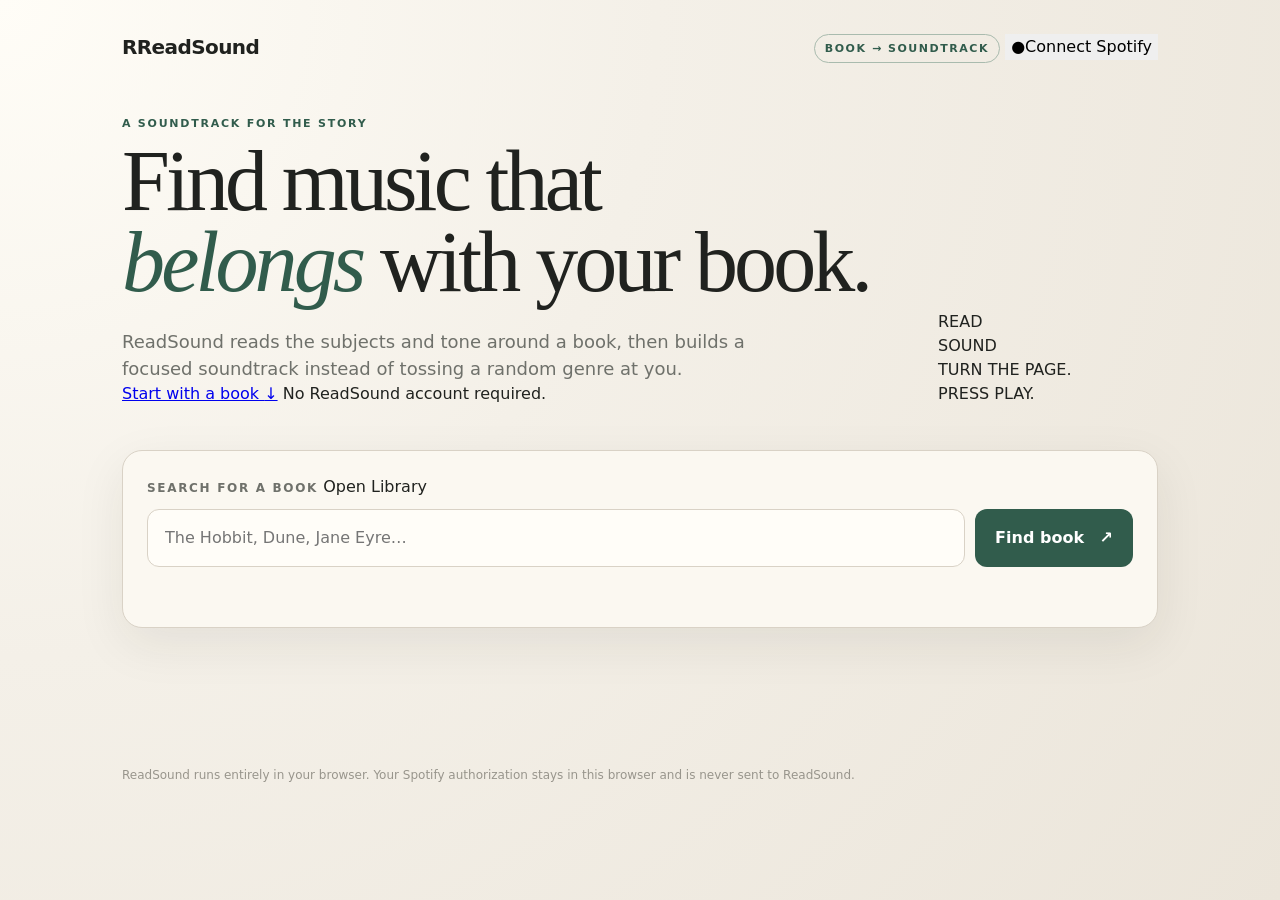
==== index.html @ a2e4c705 "Redesign ReadSound interface and add Spotify controls" ====
<!doctype html>
<html lang="en">
<head>
  <meta charset="utf-8">
  <meta name="viewport" content="width=device-width, initial-scale=1">
  <meta name="description" content="ReadSound creates a reading soundtrack from a book's themes and sends it to Spotify.">
  <meta name="theme-color" content="#173b2f">
  <title>ReadSound — Your book. Your soundtrack.</title>
  <link rel="stylesheet" href="./styles.css">
</head>
<body>
  <div class="grain" aria-hidden="true"></div>
  <main class="shell">
    <header class="topbar">
      <a class="brand" href="./" aria-label="ReadSound home"><span class="brand-mark">R</span>ReadSound</a>
      <div class="top-actions">
        <span class="badge">BOOK → SOUNDTRACK</span>
        <button id="spotify-auth" class="spotify-connect" type="button">
          <span class="spotify-dot">●</span><span id="spotify-auth-label">Connect Spotify</span>
        </button>
      </div>
    </header>

    <section class="hero">
      <div class="hero-copy">
        <p class="eyebrow">A soundtrack for the story</p>
        <h1>Find music that<br><em>belongs</em> with your book.</h1>
        <p class="lede">ReadSound reads the subjects and tone around a book, then builds a focused soundtrack instead of tossing a random genre at you.</p>
        <div class="hero-actions">
          <a class="text-link" href="#search">Start with a book <span>↓</span></a>
          <span class="hero-micro">No ReadSound account required.</span>
        </div>
      </div>
      <div class="book-hero" aria-label="Decorative book illustration" role="img">
        <div class="book-spine"></div>
        <div class="book-cover">
          <div class="book-cover-line small"></div>
          <div class="book-cover-title">READ<br>SOUND</div>
          <div class="book-cover-line"></div>
          <div class="book-cover-meta">TURN THE PAGE.<br>PRESS PLAY.</div>
        </div>
      </div>
    </section>

    <section id="search" class="search-card">
      <form id="search-form" autocomplete="off">
        <div class="search-label-row">
          <label for="book-search">Search for a book</label>
          <span>Open Library</span>
        </div>
        <div class="search-row">
          <input id="book-search" name="q" type="search" placeholder="The Hobbit, Dune, Jane Eyre…" required>
          <button type="submit">Find book <span>↗</span></button>
        </div>
      </form>
      <div id="status" class="status" aria-live="polite"></div>
    </section>

    <section id="results" class="results" hidden>
      <div class="section-head">
        <div>
          <p class="eyebrow">Choose your edition</p>
          <h2>Books</h2>
        </div>
        <span id="result-count" class="muted"></span>
      </div>
      <div id="book-grid" class="book-grid"></div>
    </section>

    <section id="soundtrack" class="soundtrack" hidden>
      <div class="section-head soundtrack-head">
        <div>
          <p class="eyebrow">Your reading soundtrack</p>
          <h2 id="selected-title">—</h2>
          <p id="selected-meta" class="muted"></p>
        </div>
        <div class="soundtrack-actions">
          <button id="rebuild" class="ghost" type="button">Rebuild ↻</button>
          <button id="spotify-export" class="spotify-export" type="button" disabled>
            <span class="spotify-dot">●</span> Create Spotify playlist
          </button>
        </div>
      </div>

      <div class="export-status" id="export-status" aria-live="polite"></div>
      <div class="mood-strip" id="mood-strip"></div>

      <div class="player">
        <div class="now-art" id="now-art">♪</div>
        <div class="now-info">
          <span class="now-label">NOW PREVIEWING</span>
          <strong id="now-track">Choose a track</strong>
          <span id="now-artist">30-second sample</span>
        </div>
        <div class="player-controls">
          <button id="prev" class="icon-btn" aria-label="Previous track">‹</button>
          <button id="play" class="play-btn" aria-label="Play preview">▶</button>
          <button id="next" class="icon-btn" aria-label="Next track">›</button>
        </div>
      </div>

      <div class="track-heading"><span>Track</span><span>Why it fits</span><span></span></div>
      <div id="tracks" class="tracks"></div>
      <audio id="audio" preload="none"></audio>
      <div id="playlist-result" class="playlist-result" hidden></div>
      <p class="attribution">Book data and covers: Open Library. Music discovery and previews: iTunes Search. Spotify links and playlist export use the Spotify Web API.</p>
    </section>
  </main>

  <footer class="footer">ReadSound runs entirely in your browser. Your Spotify authorization stays in this browser and is never sent to ReadSound.</footer>

  <dialog id="spotify-modal" class="modal">
    <form method="dialog" id="spotify-form" class="modal-card">
      <button class="modal-close" value="cancel" aria-label="Close">×</button>
      <p class="eyebrow">Connect your music</p>
      <h2>Send your soundtrack to Spotify.</h2>
      <p class="modal-copy">ReadSound uses Spotify's browser-safe PKCE login. You only need your Spotify <strong>Client ID</strong>; never paste your Client Secret here.</p>
      <label for="spotify-client-id">Spotify Client ID</label>
      <input id="spotify-client-id" type="text" autocomplete="off" spellcheck="false" placeholder="32-character Client ID">
      <div class="redirect-box">
        <span>Redirect URI</span>
        <code id="redirect-uri">—</code>
      </div>
      <p class="modal-help">Add that exact URI to your Spotify app's Redirect URIs, then connect.</p>
      <div class="modal-buttons">
        <button class="ghost" value="cancel">Cancel</button>
        <button class="spotify-export" id="spotify-save" value="default" type="submit">Connect Spotify</button>
      </div>
    </form>
  </dialog>

  <dialog id="spotify-settings" class="modal">
    <form method="dialog" class="modal-card">
      <button class="modal-close" value="cancel" aria-label="Close">×</button>
      <p class="eyebrow">Spotify connection</p>
      <h2 id="spotify-user-heading">Spotify connected.</h2>
      <p class="modal-copy">Your connection is stored only in this browser. Disconnect here to remove the local token and Client ID.</p>
      <div class="modal-buttons">
        <button class="ghost" value="cancel">Keep connected</button>
        <button class="danger" id="spotify-disconnect" value="default" type="submit">Disconnect</button>
      </div>
    </form>
  </dialog>

  <script src="./app.js" defer></script>
</body>
</html>
---- styles.css ----
:root{
  --bg:#f4f0e8;--paper:#fbf8f1;--ink:#20221f;--muted:#6f716b;--line:#d9d2c6;--accent:#315c4c;--accent-2:#b97842;--shadow:0 16px 50px rgba(33,35,31,.08)
}
*{box-sizing:border-box}html{scroll-behavior:smooth}body{margin:0;background:radial-gradient(circle at top left,#fffdf7 0,#f4f0e8 42%,#ebe5da 100%);color:var(--ink);font:16px/1.5 Inter,ui-sans-serif,system-ui,-apple-system,BlinkMacSystemFont,"Segoe UI",sans-serif;min-height:100vh}.shell{max-width:1080px;margin:auto;padding:24px 22px 80px}.topbar{display:flex;justify-content:space-between;align-items:center;padding:8px 0 54px}.brand{font-size:20px;font-weight:800;letter-spacing:-.03em;color:var(--ink);text-decoration:none}.badge{font-size:11px;font-weight:800;letter-spacing:.14em;color:var(--accent);border:1px solid #a9bbae;border-radius:999px;padding:7px 10px}.hero{display:grid;grid-template-columns:1fr 220px;gap:42px;align-items:end;margin-bottom:44px}.eyebrow{margin:0 0 8px;text-transform:uppercase;font-size:11px;letter-spacing:.16em;font-weight:800;color:var(--accent)}h1,h2{font-family:Georgia,serif;letter-spacing:-.045em;margin:0}h1{font-size:clamp(48px,7vw,86px);line-height:.95;font-weight:500}h1 em{color:var(--accent);font-style:italic}.lede{max-width:670px;font-size:18px;color:var(--muted);margin:24px 0 0}.hero-note{display:flex;flex-direction:column;gap:9px;padding-bottom:4px;font-size:10px;letter-spacing:.14em;font-weight:800;color:#88877e}.search-card{background:var(--paper);border:1px solid var(--line);box-shadow:var(--shadow);padding:24px;border-radius:20px;margin-bottom:58px}.search-card label{font-size:12px;text-transform:uppercase;letter-spacing:.14em;font-weight:800;color:var(--muted)}.search-row{display:flex;gap:10px;margin-top:10px}.search-row input{min-width:0;flex:1;border:1px solid var(--line);background:#fffdf8;border-radius:12px;padding:16px 17px;font:inherit;color:var(--ink);outline:none}.search-row input:focus{border-color:#9db0a6;box-shadow:0 0 0 4px rgba(49,92,76,.08)}button{font:inherit;border:0;cursor:pointer}.search-row button{background:var(--accent);color:#fff;border-radius:12px;padding:0 20px;font-weight:800}.search-row button span{margin-left:10px}.status{min-height:24px;margin-top:12px;color:var(--muted);font-size:14px}.status.error{color:#9b4b32}.section-head{display:flex;justify-content:space-between;align-items:end;gap:20px;margin-bottom:20px}.section-head h2{font-size:38px}.muted{color:var(--muted)}.book-grid{display:grid;grid-template-columns:repeat(4,1fr);gap:16px}.book{background:var(--paper);border:1px solid var(--line);border-radius:16px;overflow:hidden;transition:transform .2s,box-shadow .2s,border-color .2s}.book:hover{transform:translateY(-3px);box-shadow:var(--shadow)}.book button{display:block;width:100%;text-align:left;background:none;color:inherit;padding:0}.cover{aspect-ratio:2/3;background:#ded8ca;display:grid;place-items:center;overflow:hidden}.cover img{width:100%;height:100%;object-fit:cover}.cover-fallback{font:600 26px Georgia,serif;color:#6e6b62;text-align:center;padding:20px}.book-info{padding:14px}.book-title{font-weight:800;line-height:1.2}.book-author{font-size:13px;color:var(--muted);margin-top:5px;min-height:20px}.book-year{font-size:11px;color:#89877f;margin-top:10px;text-transform:uppercase;letter-spacing:.1em}.soundtrack{margin-top:70px;padding-top:15px}.ghost{background:transparent;border:1px solid var(--line);padding:10px 13px;border-radius:10px;color:var(--ink);font-weight:700}.mood-strip{display:flex;gap:8px;flex-wrap:wrap;margin:16px 0 20px}.mood{font-size:12px;font-weight:700;background:#e7eee9;color:var(--accent);padding:7px 10px;border-radius:999px}.player{display:grid;grid-template-columns:62px 1fr auto;gap:16px;align-items:center;background:#22251f;color:#fff;border-radius:18px;padding:14px 16px;margin-bottom:18px;box-shadow:var(--shadow)}.now-art{width:62px;height:62px;border-radius:12px;background:#3d5248;display:grid;place-items:center;font-size:26px}.now-info{display:flex;min-width:0;flex-direction:column}.now-label{font-size:9px;letter-spacing:.15em;color:#aeb7b1;font-weight:800}.now-info strong{font-size:16px;white-space:nowrap;overflow:hidden;text-overflow:ellipsis}.now-info span:last-child{color:#aeb7b1;font-size:13px}.player-controls{display:flex;gap:8px;align-items:center}.icon-btn,.play-btn{color:#fff;background:#39413b;width:40px;height:40px;border-radius:50%}.play-btn{background:#f4f0e8;color:#1f241f;font-weight:900}.tracks{border-top:1px solid var(--line)}.track{display:grid;grid-template-columns:42px 1fr auto;gap:14px;align-items:center;padding:13px 4px;border-bottom:1px solid var(--line)}.track.playing{background:rgba(49,92,76,.055)}.track-num{font-size:12px;color:#9a988f;text-align:center}.track-copy{min-width:0}.track-title{font-weight:750;white-space:nowrap;overflow:hidden;text-overflow:ellipsis}.track-artist{color:var(--muted);font-size:13px}.track-score{font-size:11px;color:#8b897f}.track-play{border:1px solid var(--line);background:var(--paper);padding:7px 10px;border-radius:9px;font-weight:700}.attribution{font-size:11px;color:#88877e;margin-top:18px}.footer{max-width:1080px;margin:0 auto;padding:0 22px 35px;color:#98958c;font-size:12px}@media(max-width:820px){.hero{grid-template-columns:1fr}.hero-note{display:none}.book-grid{grid-template-columns:repeat(2,1fr)}}@media(max-width:560px){.shell{padding:18px 15px 60px}.topbar{padding-bottom:38px}.search-row{flex-direction:column}.search-row button{padding:14px}.section-head{align-items:flex-start;flex-direction:column}.player{grid-template-columns:52px 1fr}.now-art{width:52px;height:52px}.player-controls{grid-column:2;justify-content:flex-start}.book-grid{gap:11px}h1{font-size:52px}}
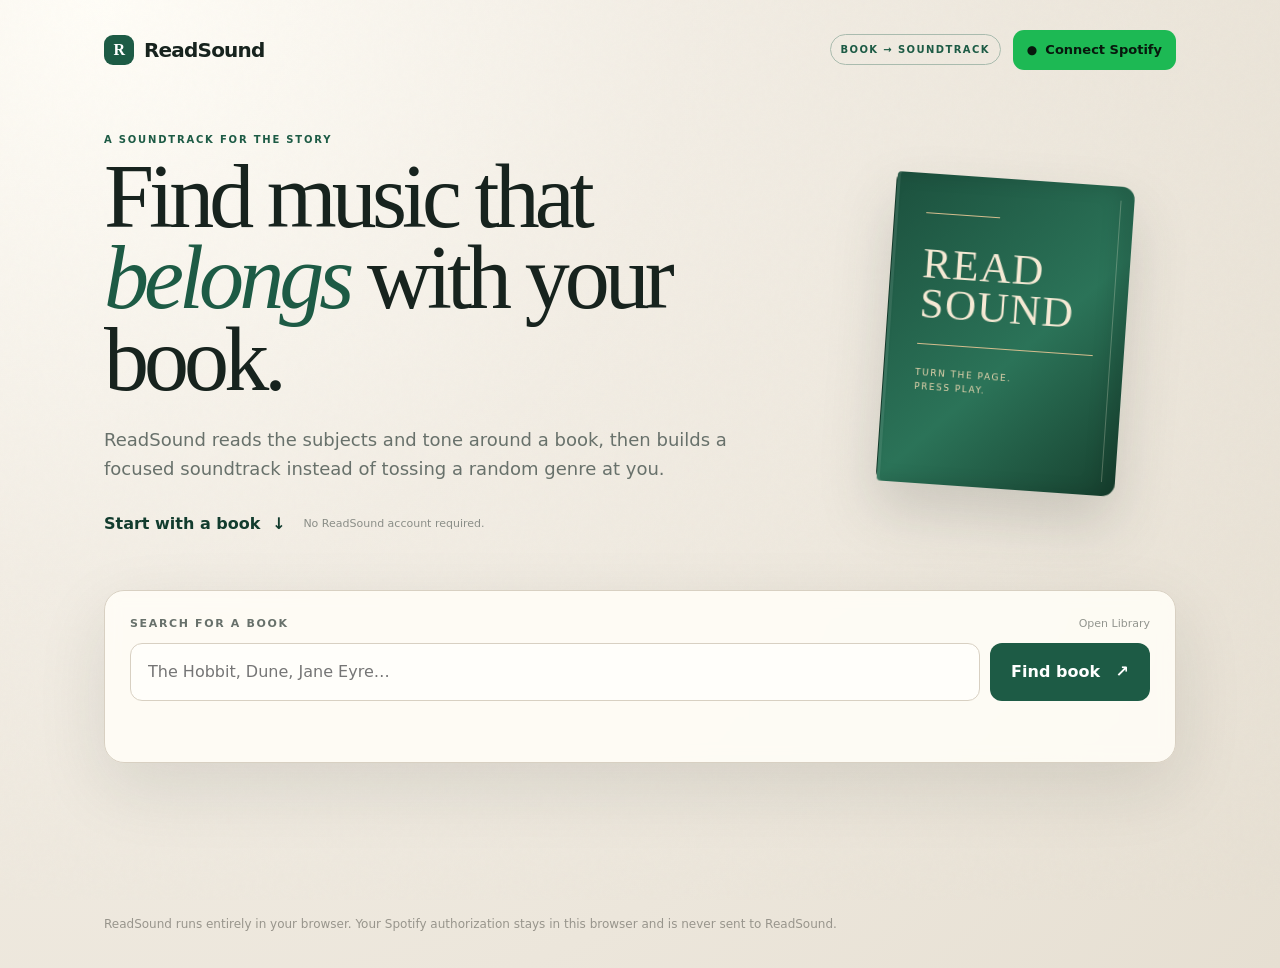
==== commit 7ac26720: "Fix Spotify export DOM race and refresh frontend cache" ====
--- a/index.html
+++ b/index.html
@@ -6,7 +6,7 @@
   <meta name="description" content="ReadSound creates a reading soundtrack from a book's themes and sends it to Spotify.">
   <meta name="theme-color" content="#173b2f">
   <title>ReadSound — Your book. Your soundtrack.</title>
-  <link rel="stylesheet" href="./styles.css">
+  <link rel="stylesheet" href="./styles.css?v=20260905b">
 </head>
 <body>
   <div class="grain" aria-hidden="true"></div>
@@ -142,6 +142,21 @@
     </form>
   </dialog>
 
-  <script src="./app.js" defer></script>
+  <script>
+    // Compatibility guard for older cached HTML deployments: app.js expects this element.
+    if (!document.getElementById('spotify-export')) {
+      const actions = document.querySelector('.soundtrack-actions');
+      if (actions) {
+        const button = document.createElement('button');
+        button.id = 'spotify-export';
+        button.className = 'spotify-export';
+        button.type = 'button';
+        button.disabled = true;
+        button.innerHTML = '<span class="spotify-dot">●</span> Create Spotify playlist';
+        actions.appendChild(button);
+      }
+    }
+  </script>
+  <script src="./app.js?v=20260905b" defer></script>
 </body>
 </html>
--- a/styles.css
+++ b/styles.css
@@ -1,4 +1 @@
-:root{
-  --bg:#f4f0e8;--paper:#fbf8f1;--ink:#20221f;--muted:#6f716b;--line:#d9d2c6;--accent:#315c4c;--accent-2:#b97842;--shadow:0 16px 50px rgba(33,35,31,.08)
-}
-*{box-sizing:border-box}html{scroll-behavior:smooth}body{margin:0;background:radial-gradient(circle at top left,#fffdf7 0,#f4f0e8 42%,#ebe5da 100%);color:var(--ink);font:16px/1.5 Inter,ui-sans-serif,system-ui,-apple-system,BlinkMacSystemFont,"Segoe UI",sans-serif;min-height:100vh}.shell{max-width:1080px;margin:auto;padding:24px 22px 80px}.topbar{display:flex;justify-content:space-between;align-items:center;padding:8px 0 54px}.brand{font-size:20px;font-weight:800;letter-spacing:-.03em;color:var(--ink);text-decoration:none}.badge{font-size:11px;font-weight:800;letter-spacing:.14em;color:var(--accent);border:1px solid #a9bbae;border-radius:999px;padding:7px 10px}.hero{display:grid;grid-template-columns:1fr 220px;gap:42px;align-items:end;margin-bottom:44px}.eyebrow{margin:0 0 8px;text-transform:uppercase;font-size:11px;letter-spacing:.16em;font-weight:800;color:var(--accent)}h1,h2{font-family:Georgia,serif;letter-spacing:-.045em;margin:0}h1{font-size:clamp(48px,7vw,86px);line-height:.95;font-weight:500}h1 em{color:var(--accent);font-style:italic}.lede{max-width:670px;font-size:18px;color:var(--muted);margin:24px 0 0}.hero-note{display:flex;flex-direction:column;gap:9px;padding-bottom:4px;font-size:10px;letter-spacing:.14em;font-weight:800;color:#88877e}.search-card{background:var(--paper);border:1px solid var(--line);box-shadow:var(--shadow);padding:24px;border-radius:20px;margin-bottom:58px}.search-card label{font-size:12px;text-transform:uppercase;letter-spacing:.14em;font-weight:800;color:var(--muted)}.search-row{display:flex;gap:10px;margin-top:10px}.search-row input{min-width:0;flex:1;border:1px solid var(--line);background:#fffdf8;border-radius:12px;padding:16px 17px;font:inherit;color:var(--ink);outline:none}.search-row input:focus{border-color:#9db0a6;box-shadow:0 0 0 4px rgba(49,92,76,.08)}button{font:inherit;border:0;cursor:pointer}.search-row button{background:var(--accent);color:#fff;border-radius:12px;padding:0 20px;font-weight:800}.search-row button span{margin-left:10px}.status{min-height:24px;margin-top:12px;color:var(--muted);font-size:14px}.status.error{color:#9b4b32}.section-head{display:flex;justify-content:space-between;align-items:end;gap:20px;margin-bottom:20px}.section-head h2{font-size:38px}.muted{color:var(--muted)}.book-grid{display:grid;grid-template-columns:repeat(4,1fr);gap:16px}.book{background:var(--paper);border:1px solid var(--line);border-radius:16px;overflow:hidden;transition:transform .2s,box-shadow .2s,border-color .2s}.book:hover{transform:translateY(-3px);box-shadow:var(--shadow)}.book button{display:block;width:100%;text-align:left;background:none;color:inherit;padding:0}.cover{aspect-ratio:2/3;background:#ded8ca;display:grid;place-items:center;overflow:hidden}.cover img{width:100%;height:100%;object-fit:cover}.cover-fallback{font:600 26px Georgia,serif;color:#6e6b62;text-align:center;padding:20px}.book-info{padding:14px}.book-title{font-weight:800;line-height:1.2}.book-author{font-size:13px;color:var(--muted);margin-top:5px;min-height:20px}.book-year{font-size:11px;color:#89877f;margin-top:10px;text-transform:uppercase;letter-spacing:.1em}.soundtrack{margin-top:70px;padding-top:15px}.ghost{background:transparent;border:1px solid var(--line);padding:10px 13px;border-radius:10px;color:var(--ink);font-weight:700}.mood-strip{display:flex;gap:8px;flex-wrap:wrap;margin:16px 0 20px}.mood{font-size:12px;font-weight:700;background:#e7eee9;color:var(--accent);padding:7px 10px;border-radius:999px}.player{display:grid;grid-template-columns:62px 1fr auto;gap:16px;align-items:center;background:#22251f;color:#fff;border-radius:18px;padding:14px 16px;margin-bottom:18px;box-shadow:var(--shadow)}.now-art{width:62px;height:62px;border-radius:12px;background:#3d5248;display:grid;place-items:center;font-size:26px}.now-info{display:flex;min-width:0;flex-direction:column}.now-label{font-size:9px;letter-spacing:.15em;color:#aeb7b1;font-weight:800}.now-info strong{font-size:16px;white-space:nowrap;overflow:hidden;text-overflow:ellipsis}.now-info span:last-child{color:#aeb7b1;font-size:13px}.player-controls{display:flex;gap:8px;align-items:center}.icon-btn,.play-btn{color:#fff;background:#39413b;width:40px;height:40px;border-radius:50%}.play-btn{background:#f4f0e8;color:#1f241f;font-weight:900}.tracks{border-top:1px solid var(--line)}.track{display:grid;grid-template-columns:42px 1fr auto;gap:14px;align-items:center;padding:13px 4px;border-bottom:1px solid var(--line)}.track.playing{background:rgba(49,92,76,.055)}.track-num{font-size:12px;color:#9a988f;text-align:center}.track-copy{min-width:0}.track-title{font-weight:750;white-space:nowrap;overflow:hidden;text-overflow:ellipsis}.track-artist{color:var(--muted);font-size:13px}.track-score{font-size:11px;color:#8b897f}.track-play{border:1px solid var(--line);background:var(--paper);padding:7px 10px;border-radius:9px;font-weight:700}.attribution{font-size:11px;color:#88877e;margin-top:18px}.footer{max-width:1080px;margin:0 auto;padding:0 22px 35px;color:#98958c;font-size:12px}@media(max-width:820px){.hero{grid-template-columns:1fr}.hero-note{display:none}.book-grid{grid-template-columns:repeat(2,1fr)}}@media(max-width:560px){.shell{padding:18px 15px 60px}.topbar{padding-bottom:38px}.search-row{flex-direction:column}.search-row button{padding:14px}.section-head{align-items:flex-start;flex-direction:column}.player{grid-template-columns:52px 1fr}.now-art{width:52px;height:52px}.player-controls{grid-column:2;justify-content:flex-start}.book-grid{gap:11px}h1{font-size:52px}}
+:root{--bg:#eee9df;--paper:#fffdf7;--paper-2:#f6f0e5;--ink:#17231e;--muted:#68716b;--line:#d8d0c2;--accent:#1d5b45;--accent-dark:#123c2e;--gold:#b88249;--shadow:0 24px 70px rgba(24,35,30,.11)}*{box-sizing:border-box}html{scroll-behavior:smooth}body{margin:0;background:radial-gradient(circle at 8% 0,#fffdf7 0,#f2ede4 38%,#e6dfd2 100%);color:var(--ink);font:16px/1.5 Inter,ui-sans-serif,system-ui,-apple-system,BlinkMacSystemFont,"Segoe UI",sans-serif;min-height:100vh}.grain{position:fixed;inset:0;pointer-events:none;opacity:.035;background-image:url("data:image/svg+xml,%3Csvg viewBox='0 0 180 180' xmlns='http://www.w3.org/2000/svg'%3E%3Cfilter id='n'%3E%3CfeTurbulence type='fractalNoise' baseFrequency='.85' numOctaves='3' stitchTiles='stitch'/%3E%3C/filter%3E%3Crect width='100%25' height='100%25' filter='url(%23n)' opacity='.55'/%3E%3C/svg%3E")}.shell{max-width:1120px;margin:auto;padding:26px 24px 90px;position:relative}.topbar{display:flex;justify-content:space-between;align-items:center;padding:4px 0 58px}.brand{display:flex;align-items:center;gap:10px;font-size:20px;font-weight:850;letter-spacing:-.04em;color:var(--ink);text-decoration:none}.brand-mark{display:grid;place-items:center;width:30px;height:30px;border-radius:9px;background:var(--accent);color:#fff;font:700 16px Georgia,serif}.top-actions{display:flex;align-items:center;gap:12px}.badge{font-size:10px;font-weight:850;letter-spacing:.14em;color:var(--accent);border:1px solid #a9bbae;border-radius:999px;padding:7px 10px}.spotify-connect,.spotify-export{display:inline-flex;align-items:center;justify-content:center;gap:8px;border:0;border-radius:11px;background:#1db954;color:#08180d;padding:10px 14px;font-weight:850;cursor:pointer}.spotify-connect{font-size:13px}.spotify-dot{font-size:12px}.spotify-connect.connected{background:#dcefe3;color:#1d5b45}.hero{display:grid;grid-template-columns:minmax(0,1fr) 340px;gap:55px;align-items:center;margin:4px 0 54px}.eyebrow{margin:0 0 9px;text-transform:uppercase;font-size:10px;letter-spacing:.18em;font-weight:850;color:var(--accent)}h1,h2{font-family:Georgia,serif;letter-spacing:-.055em;margin:0}h1{font-size:clamp(50px,7.2vw,90px);line-height:.91;font-weight:500}h1 em{color:var(--accent);font-style:italic}.lede{max-width:670px;font-size:18px;line-height:1.6;color:var(--muted);margin:25px 0 0}.hero-actions{display:flex;align-items:center;gap:18px;margin-top:28px}.text-link{color:var(--accent-dark);font-weight:850;text-decoration:none}.text-link span{display:inline-block;margin-left:6px}.hero-micro{font-size:11px;color:#8a8d87}.book-hero{height:350px;position:relative;display:flex;align-items:center;justify-content:center;transform:rotate(4deg);filter:drop-shadow(0 28px 28px rgba(28,38,31,.16))}.book-cover{position:relative;width:238px;height:310px;border-radius:4px 13px 13px 4px;background:linear-gradient(135deg,#1c513e,#2b7358 56%,#17412f);color:#f5e9d4;padding:39px 31px;box-shadow:inset -13px 0 20px rgba(0,0,0,.12),inset 3px 0 rgba(255,255,255,.09)}.book-cover:after{content:"";position:absolute;right:13px;top:14px;bottom:14px;width:1px;background:rgba(255,245,224,.25)}.book-spine{position:absolute;width:24px;height:308px;background:#133b2c;transform:translateX(-108px);border-radius:8px 0 0 8px;box-shadow:inset -4px 0 8px rgba(0,0,0,.2)}.book-cover-line{height:1px;background:#d4bd8e;width:100%;margin:21px 0}.book-cover-line.small{width:42%;margin:0 0 30px}.book-cover-title{font:500 43px/.92 Georgia,serif;letter-spacing:.03em}.book-cover-meta{font-size:9px;letter-spacing:.17em;line-height:1.6;color:#e7d5ae}.search-card{background:rgba(255,253,247,.9);backdrop-filter:blur(8px);border:1px solid var(--line);box-shadow:var(--shadow);padding:25px;border-radius:20px;margin-bottom:62px}.search-label-row{display:flex;justify-content:space-between;align-items:center}.search-card label{font-size:11px;text-transform:uppercase;letter-spacing:.15em;font-weight:850;color:var(--muted)}.search-label-row span{font-size:11px;color:#92958e}.search-row{display:flex;gap:10px;margin-top:11px}.search-row input{min-width:0;flex:1;border:1px solid var(--line);background:#fffefa;border-radius:12px;padding:16px 17px;font:inherit;color:var(--ink);outline:none}.search-row input:focus{border-color:#88a998;box-shadow:0 0 0 4px rgba(29,91,69,.08)}button{font:inherit}.search-row button{border:0;background:var(--accent);color:#fff;border-radius:12px;padding:0 21px;font-weight:850;cursor:pointer}.search-row button:hover{background:var(--accent-dark)}.search-row button span{margin-left:10px}.status{min-height:24px;margin-top:12px;color:var(--muted);font-size:14px}.status.error{color:#9b4b32}.section-head{display:flex;justify-content:space-between;align-items:end;gap:22px;margin-bottom:20px}.section-head h2{font-size:40px}.muted{color:var(--muted)}.book-grid{display:grid;grid-template-columns:repeat(4,1fr);gap:17px}.book{background:var(--paper);border:1px solid var(--line);border-radius:16px;overflow:hidden;transition:transform .2s,box-shadow .2s,border-color .2s}.book:hover{transform:translateY(-4px);box-shadow:var(--shadow);border-color:#c2b9a9}.book button{display:block;width:100%;text-align:left;background:none;color:inherit;padding:0;border:0;cursor:pointer}.cover{aspect-ratio:2/3;background:#ded8ca;display:grid;place-items:center;overflow:hidden}.cover img{width:100%;height:100%;object-fit:cover}.cover-fallback{font:600 26px Georgia,serif;color:#6e6b62;text-align:center;padding:20px}.book-info{padding:14px}.book-title{font-weight:850;line-height:1.2}.book-author{font-size:13px;color:var(--muted);margin-top:5px;min-height:20px}.book-year{font-size:11px;color:#89877f;margin-top:10px;text-transform:uppercase;letter-spacing:.1em}.soundtrack{margin-top:72px;padding-top:10px}.soundtrack-head{align-items:center}.soundtrack-actions{display:flex;gap:9px;align-items:center}.ghost{background:transparent;border:1px solid var(--line);padding:10px 13px;border-radius:10px;color:var(--ink);font-weight:750;cursor:pointer}.ghost:hover{background:var(--paper)}.spotify-export:disabled{opacity:.45;cursor:not-allowed}.export-status{min-height:22px;color:var(--muted);font-size:13px;margin:-5px 0 4px}.mood-strip{display:flex;gap:8px;flex-wrap:wrap;margin:16px 0 20px}.mood{font-size:11px;font-weight:750;background:#e3eee8;color:var(--accent);padding:7px 10px;border-radius:999px}.player{display:grid;grid-template-columns:62px 1fr auto;gap:16px;align-items:center;background:#1c241f;color:#fff;border-radius:18px;padding:14px 16px;margin-bottom:18px;box-shadow:var(--shadow)}.now-art{width:62px;height:62px;border-radius:12px;background:#35584a;display:grid;place-items:center;font-size:26px;overflow:hidden}.now-info{display:flex;min-width:0;flex-direction:column}.now-label{font-size:9px;letter-spacing:.15em;color:#aeb7b1;font-weight:850}.now-info strong{font-size:16px;white-space:nowrap;overflow:hidden;text-overflow:ellipsis}.now-info span:last-child{color:#aeb7b1;font-size:13px}.player-controls{display:flex;gap:8px;align-items:center}.icon-btn,.play-btn{border:0;color:#fff;background:#35403a;width:40px;height:40px;border-radius:50%;cursor:pointer}.play-btn{background:#f4f0e8;color:#1f241f;font-weight:900}.track-heading{display:grid;grid-template-columns:42px 1fr 100px;gap:14px;padding:0 4px 9px;color:#97958d;text-transform:uppercase;letter-spacing:.12em;font-size:9px;font-weight:850}.track-heading span:first-child{grid-column:1/3}.tracks{border-top:1px solid var(--line)}.track{display:grid;grid-template-columns:42px 1fr 100px;gap:14px;align-items:center;padding:14px 4px;border-bottom:1px solid var(--line)}.track.playing{background:rgba(29,91,69,.055)}.track-num{font-size:12px;color:#9a988f;text-align:center}.track-copy{min-width:0}.track-title{font-weight:800;white-space:nowrap;overflow:hidden;text-overflow:ellipsis}.track-artist{color:var(--muted);font-size:13px}.track-score{font-size:11px;color:#8b897f;text-align:right}.track-play{border:1px solid var(--line);background:var(--paper);padding:7px 10px;border-radius:9px;font-weight:750;cursor:pointer}.playlist-result{margin-top:20px;padding:18px;border:1px solid #b9d3c1;background:#edf7f0;border-radius:14px}.playlist-result strong{display:block}.playlist-result a{display:inline-block;margin-top:8px;color:var(--accent-dark);font-weight:850}.attribution{font-size:11px;color:#88877e;margin-top:18px}.footer{max-width:1120px;margin:0 auto;padding:0 24px 35px;color:#98958c;font-size:12px}.modal{border:0;padding:0;background:transparent}.modal::backdrop{background:rgba(12,22,17,.55);backdrop-filter:blur(5px)}.modal-card{position:relative;width:min(500px,calc(100vw - 30px));background:var(--paper);border:1px solid var(--line);border-radius:20px;padding:30px;box-shadow:var(--shadow)}.modal-card h2{font-size:35px;line-height:1.02}.modal-copy{color:var(--muted);font-size:14px}.modal-card label{display:block;font-size:11px;text-transform:uppercase;letter-spacing:.12em;font-weight:850;color:var(--muted);margin:20px 0 7px}.modal-card input{width:100%;border:1px solid var(--line);border-radius:10px;padding:13px;background:#fffefa;font:inherit;outline:none}.redirect-box{margin-top:13px;padding:12px;border-radius:10px;background:var(--paper-2);border:1px solid var(--line)}.redirect-box span{display:block;font-size:9px;text-transform:uppercase;letter-spacing:.13em;color:var(--muted);font-weight:850;margin-bottom:5px}.redirect-box code{font-size:11px;word-break:break-all}.modal-help{font-size:12px;color:var(--muted)}.modal-buttons{display:flex;justify-content:flex-end;gap:9px;margin-top:22px}.modal-close{position:absolute;right:14px;top:12px;border:0;background:transparent;font-size:25px;color:var(--muted);cursor:pointer}.danger{border:0;background:#9b4b32;color:#fff;padding:10px 14px;border-radius:10px;font-weight:800;cursor:pointer}@media(max-width:900px){.hero{grid-template-columns:1fr 270px;gap:25px}.book-hero{height:300px}.book-cover{width:195px;height:260px}.book-spine{height:258px;transform:translateX(-89px)}.book-cover-title{font-size:35px}}@media(max-width:760px){.hero{grid-template-columns:1fr}.book-hero{height:280px;margin-top:4px}.top-actions .badge{display:none}.book-grid{grid-template-columns:repeat(2,1fr)}.soundtrack-head{align-items:flex-start}.soundtrack-actions{width:100%;flex-wrap:wrap}.track-heading{display:none}.track{grid-template-columns:35px 1fr auto}.track-score{display:none}}@media(max-width:560px){.shell{padding:18px 15px 60px}.topbar{padding-bottom:38px}.spotify-connect{padding:9px 11px}.hero{margin-bottom:40px}.hero-actions{align-items:flex-start;flex-direction:column;gap:8px}.search-row{flex-direction:column}.search-row button{padding:14px}.section-head{align-items:flex-start;flex-direction:column}.section-head h2{font-size:34px}.player{grid-template-columns:52px 1fr}.now-art{width:52px;height:52px}.player-controls{grid-column:2;justify-content:flex-start}.book-grid{gap:11px}h1{font-size:52px}.book-cover{width:185px;height:250px}.book-spine{height:248px;transform:translateX(-85px)}}
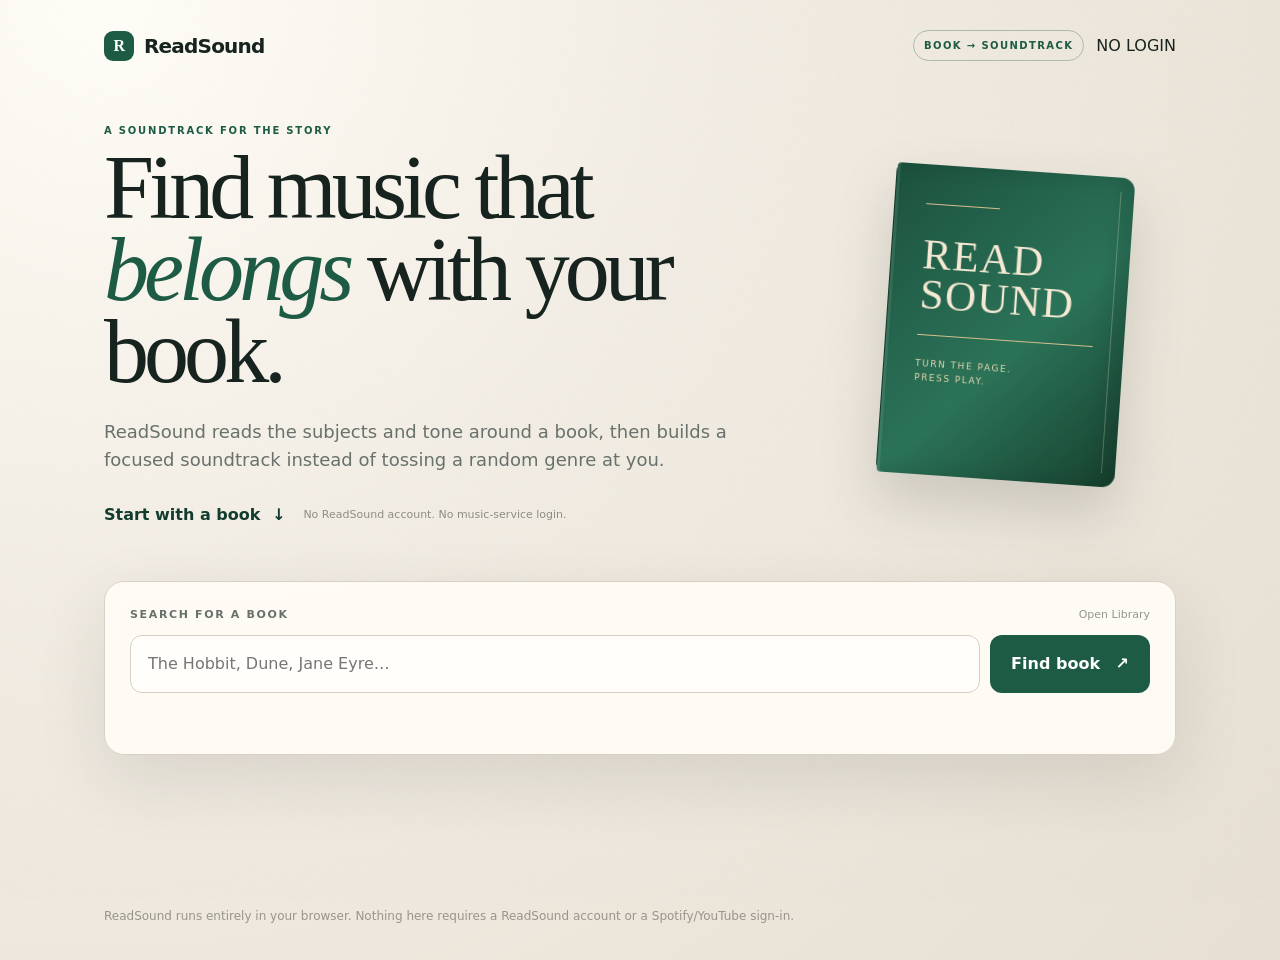
==== commit e80d5a80: "Replace Spotify UI with no-login YouTube export" ====
--- a/index.html
+++ b/index.html
@@ -3,160 +3,39 @@
 <head>
   <meta charset="utf-8">
   <meta name="viewport" content="width=device-width, initial-scale=1">
-  <meta name="description" content="ReadSound creates a reading soundtrack from a book's themes and sends it to Spotify.">
+  <meta name="description" content="ReadSound creates a reading soundtrack from a book's themes and opens it as a YouTube playlist without requiring a login.">
   <meta name="theme-color" content="#173b2f">
   <title>ReadSound — Your book. Your soundtrack.</title>
-  <link rel="stylesheet" href="./styles.css?v=20260905b">
+  <link rel="stylesheet" href="./styles.css?v=20260906a">
 </head>
 <body>
   <div class="grain" aria-hidden="true"></div>
   <main class="shell">
     <header class="topbar">
       <a class="brand" href="./" aria-label="ReadSound home"><span class="brand-mark">R</span>ReadSound</a>
-      <div class="top-actions">
-        <span class="badge">BOOK → SOUNDTRACK</span>
-        <button id="spotify-auth" class="spotify-connect" type="button">
-          <span class="spotify-dot">●</span><span id="spotify-auth-label">Connect Spotify</span>
-        </button>
-      </div>
+      <div class="top-actions"><span class="badge">BOOK → SOUNDTRACK</span><span class="no-login-badge">NO LOGIN</span></div>
     </header>
 
     <section class="hero">
-      <div class="hero-copy">
-        <p class="eyebrow">A soundtrack for the story</p>
-        <h1>Find music that<br><em>belongs</em> with your book.</h1>
-        <p class="lede">ReadSound reads the subjects and tone around a book, then builds a focused soundtrack instead of tossing a random genre at you.</p>
-        <div class="hero-actions">
-          <a class="text-link" href="#search">Start with a book <span>↓</span></a>
-          <span class="hero-micro">No ReadSound account required.</span>
-        </div>
-      </div>
-      <div class="book-hero" aria-label="Decorative book illustration" role="img">
-        <div class="book-spine"></div>
-        <div class="book-cover">
-          <div class="book-cover-line small"></div>
-          <div class="book-cover-title">READ<br>SOUND</div>
-          <div class="book-cover-line"></div>
-          <div class="book-cover-meta">TURN THE PAGE.<br>PRESS PLAY.</div>
-        </div>
-      </div>
+      <div class="hero-copy"><p class="eyebrow">A soundtrack for the story</p><h1>Find music that<br><em>belongs</em> with your book.</h1><p class="lede">ReadSound reads the subjects and tone around a book, then builds a focused soundtrack instead of tossing a random genre at you.</p><div class="hero-actions"><a class="text-link" href="#search">Start with a book <span>↓</span></a><span class="hero-micro">No ReadSound account. No music-service login.</span></div></div>
+      <div class="book-hero" aria-label="Decorative book illustration" role="img"><div class="book-spine"></div><div class="book-cover"><div class="book-cover-line small"></div><div class="book-cover-title">READ<br>SOUND</div><div class="book-cover-line"></div><div class="book-cover-meta">TURN THE PAGE.<br>PRESS PLAY.</div></div></div>
     </section>
 
     <section id="search" class="search-card">
-      <form id="search-form" autocomplete="off">
-        <div class="search-label-row">
-          <label for="book-search">Search for a book</label>
-          <span>Open Library</span>
-        </div>
-        <div class="search-row">
-          <input id="book-search" name="q" type="search" placeholder="The Hobbit, Dune, Jane Eyre…" required>
-          <button type="submit">Find book <span>↗</span></button>
-        </div>
-      </form>
-      <div id="status" class="status" aria-live="polite"></div>
+      <form id="search-form" autocomplete="off"><div class="search-label-row"><label for="book-search">Search for a book</label><span>Open Library</span></div><div class="search-row"><input id="book-search" name="q" type="search" placeholder="The Hobbit, Dune, Jane Eyre…" required><button type="submit">Find book <span>↗</span></button></div></form><div id="status" class="status" aria-live="polite"></div>
     </section>
 
-    <section id="results" class="results" hidden>
-      <div class="section-head">
-        <div>
-          <p class="eyebrow">Choose your edition</p>
-          <h2>Books</h2>
-        </div>
-        <span id="result-count" class="muted"></span>
-      </div>
-      <div id="book-grid" class="book-grid"></div>
-    </section>
+    <section id="results" class="results" hidden><div class="section-head"><div><p class="eyebrow">Choose your edition</p><h2>Books</h2></div><span id="result-count" class="muted"></span></div><div id="book-grid" class="book-grid"></div></section>
 
     <section id="soundtrack" class="soundtrack" hidden>
-      <div class="section-head soundtrack-head">
-        <div>
-          <p class="eyebrow">Your reading soundtrack</p>
-          <h2 id="selected-title">—</h2>
-          <p id="selected-meta" class="muted"></p>
-        </div>
-        <div class="soundtrack-actions">
-          <button id="rebuild" class="ghost" type="button">Rebuild ↻</button>
-          <button id="spotify-export" class="spotify-export" type="button" disabled>
-            <span class="spotify-dot">●</span> Create Spotify playlist
-          </button>
-        </div>
-      </div>
-
-      <div class="export-status" id="export-status" aria-live="polite"></div>
-      <div class="mood-strip" id="mood-strip"></div>
-
-      <div class="player">
-        <div class="now-art" id="now-art">♪</div>
-        <div class="now-info">
-          <span class="now-label">NOW PREVIEWING</span>
-          <strong id="now-track">Choose a track</strong>
-          <span id="now-artist">30-second sample</span>
-        </div>
-        <div class="player-controls">
-          <button id="prev" class="icon-btn" aria-label="Previous track">‹</button>
-          <button id="play" class="play-btn" aria-label="Play preview">▶</button>
-          <button id="next" class="icon-btn" aria-label="Next track">›</button>
-        </div>
-      </div>
-
-      <div class="track-heading"><span>Track</span><span>Why it fits</span><span></span></div>
-      <div id="tracks" class="tracks"></div>
-      <audio id="audio" preload="none"></audio>
-      <div id="playlist-result" class="playlist-result" hidden></div>
-      <p class="attribution">Book data and covers: Open Library. Music discovery and previews: iTunes Search. Spotify links and playlist export use the Spotify Web API.</p>
+      <div class="section-head soundtrack-head"><div><p class="eyebrow">Your reading soundtrack</p><h2 id="selected-title">—</h2><p id="selected-meta" class="muted"></p></div><div class="soundtrack-actions"><button id="rebuild" class="ghost" type="button">Rebuild ↻</button><button id="youtube-export" class="youtube-export" type="button" disabled><span class="youtube-play">▶</span> Open YouTube playlist</button></div></div>
+      <div class="export-status" id="export-status" aria-live="polite"></div><div class="mood-strip" id="mood-strip"></div>
+      <div class="player"><div class="now-art" id="now-art">♪</div><div class="now-info"><span class="now-label">NOW PREVIEWING</span><strong id="now-track">Choose a track</strong><span id="now-artist">30-second sample</span></div><div class="player-controls"><button id="prev" class="icon-btn" type="button" aria-label="Previous track">‹</button><button id="play" class="play-btn" type="button" aria-label="Play preview">▶</button><button id="next" class="icon-btn" type="button" aria-label="Next track">›</button></div></div>
+      <div class="track-heading"><span>Track</span><span>Why it fits</span><span></span></div><div id="tracks" class="tracks"></div><audio id="audio" preload="none"></audio><div id="playlist-result" class="playlist-result" hidden></div><p class="attribution">Book data and covers: Open Library. Music discovery and 30-second previews: iTunes Search. YouTube matching uses public search endpoints and opens a no-login YouTube queue.</p>
     </section>
   </main>
-
-  <footer class="footer">ReadSound runs entirely in your browser. Your Spotify authorization stays in this browser and is never sent to ReadSound.</footer>
-
-  <dialog id="spotify-modal" class="modal">
-    <form method="dialog" id="spotify-form" class="modal-card">
-      <button class="modal-close" value="cancel" aria-label="Close">×</button>
-      <p class="eyebrow">Connect your music</p>
-      <h2>Send your soundtrack to Spotify.</h2>
-      <p class="modal-copy">ReadSound uses Spotify's browser-safe PKCE login. You only need your Spotify <strong>Client ID</strong>; never paste your Client Secret here.</p>
-      <label for="spotify-client-id">Spotify Client ID</label>
-      <input id="spotify-client-id" type="text" autocomplete="off" spellcheck="false" placeholder="32-character Client ID">
-      <div class="redirect-box">
-        <span>Redirect URI</span>
-        <code id="redirect-uri">—</code>
-      </div>
-      <p class="modal-help">Add that exact URI to your Spotify app's Redirect URIs, then connect.</p>
-      <div class="modal-buttons">
-        <button class="ghost" value="cancel">Cancel</button>
-        <button class="spotify-export" id="spotify-save" value="default" type="submit">Connect Spotify</button>
-      </div>
-    </form>
-  </dialog>
-
-  <dialog id="spotify-settings" class="modal">
-    <form method="dialog" class="modal-card">
-      <button class="modal-close" value="cancel" aria-label="Close">×</button>
-      <p class="eyebrow">Spotify connection</p>
-      <h2 id="spotify-user-heading">Spotify connected.</h2>
-      <p class="modal-copy">Your connection is stored only in this browser. Disconnect here to remove the local token and Client ID.</p>
-      <div class="modal-buttons">
-        <button class="ghost" value="cancel">Keep connected</button>
-        <button class="danger" id="spotify-disconnect" value="default" type="submit">Disconnect</button>
-      </div>
-    </form>
-  </dialog>
-
-  <script>
-    // Compatibility guard for older cached HTML deployments: app.js expects this element.
-    if (!document.getElementById('spotify-export')) {
-      const actions = document.querySelector('.soundtrack-actions');
-      if (actions) {
-        const button = document.createElement('button');
-        button.id = 'spotify-export';
-        button.className = 'spotify-export';
-        button.type = 'button';
-        button.disabled = true;
-        button.innerHTML = '<span class="spotify-dot">●</span> Create Spotify playlist';
-        actions.appendChild(button);
-      }
-    }
-  </script>
-  <script src="./app.js?v=20260905b" defer></script>
+  <footer class="footer">ReadSound runs entirely in your browser. Nothing here requires a ReadSound account or a Spotify/YouTube sign-in.</footer>
+  <script src="./app.js?v=20260906b" defer></script>
+  <script src="./fix.js?v=20260906a" defer></script>
 </body>
 </html>
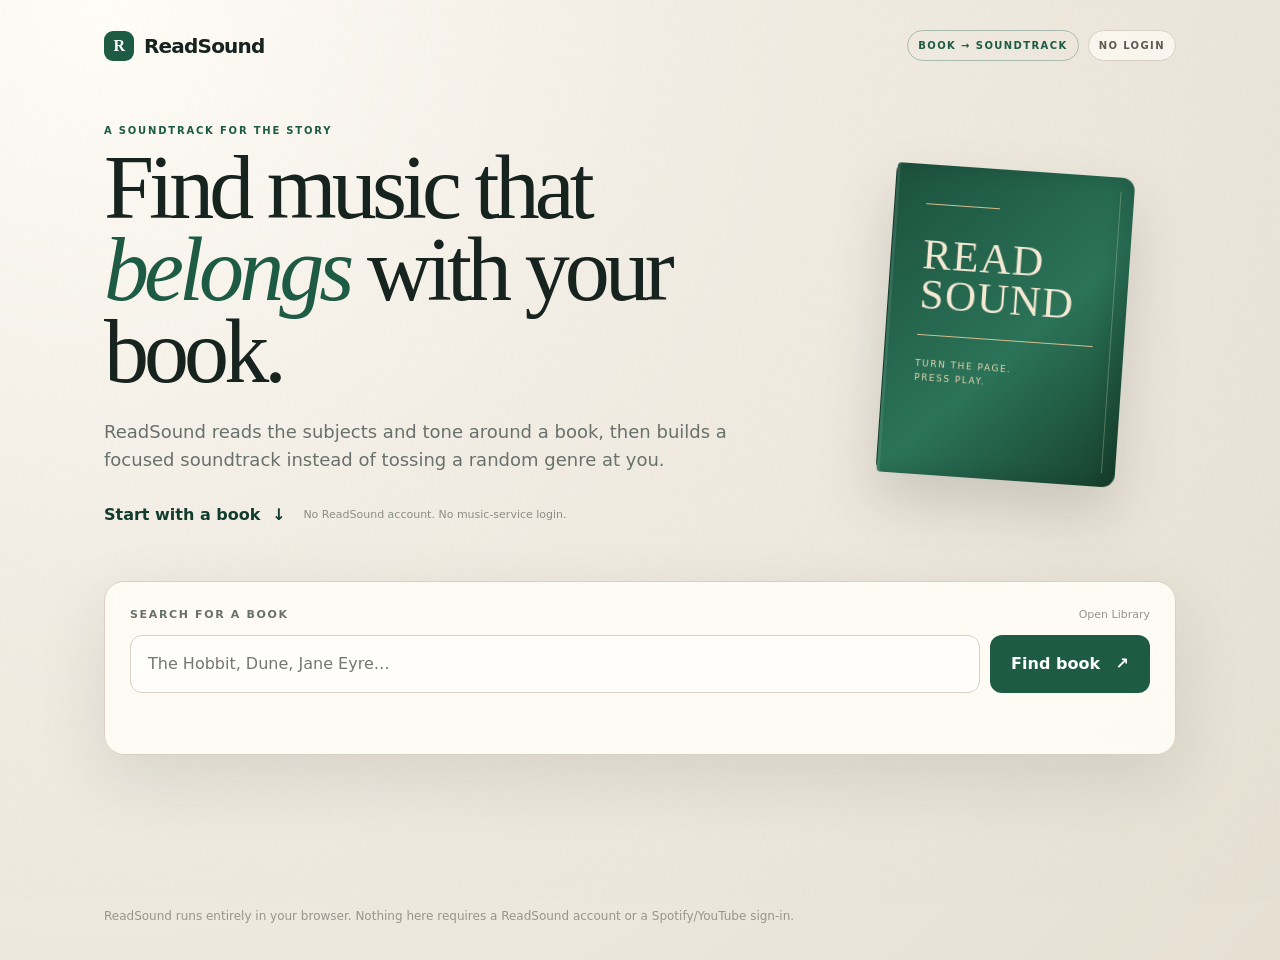
==== commit 071fb8af: "Remove obsolete fix script reference" ====
--- a/index.html
+++ b/index.html
@@ -36,6 +36,5 @@
   </main>
   <footer class="footer">ReadSound runs entirely in your browser. Nothing here requires a ReadSound account or a Spotify/YouTube sign-in.</footer>
   <script src="./app.js?v=20260906b" defer></script>
-  <script src="./fix.js?v=20260906a" defer></script>
 </body>
 </html>
--- a/styles.css
+++ b/styles.css
@@ -1 +1 @@
-:root{--bg:#eee9df;--paper:#fffdf7;--paper-2:#f6f0e5;--ink:#17231e;--muted:#68716b;--line:#d8d0c2;--accent:#1d5b45;--accent-dark:#123c2e;--gold:#b88249;--shadow:0 24px 70px rgba(24,35,30,.11)}*{box-sizing:border-box}html{scroll-behavior:smooth}body{margin:0;background:radial-gradient(circle at 8% 0,#fffdf7 0,#f2ede4 38%,#e6dfd2 100%);color:var(--ink);font:16px/1.5 Inter,ui-sans-serif,system-ui,-apple-system,BlinkMacSystemFont,"Segoe UI",sans-serif;min-height:100vh}.grain{position:fixed;inset:0;pointer-events:none;opacity:.035;background-image:url("data:image/svg+xml,%3Csvg viewBox='0 0 180 180' xmlns='http://www.w3.org/2000/svg'%3E%3Cfilter id='n'%3E%3CfeTurbulence type='fractalNoise' baseFrequency='.85' numOctaves='3' stitchTiles='stitch'/%3E%3C/filter%3E%3Crect width='100%25' height='100%25' filter='url(%23n)' opacity='.55'/%3E%3C/svg%3E")}.shell{max-width:1120px;margin:auto;padding:26px 24px 90px;position:relative}.topbar{display:flex;justify-content:space-between;align-items:center;padding:4px 0 58px}.brand{display:flex;align-items:center;gap:10px;font-size:20px;font-weight:850;letter-spacing:-.04em;color:var(--ink);text-decoration:none}.brand-mark{display:grid;place-items:center;width:30px;height:30px;border-radius:9px;background:var(--accent);color:#fff;font:700 16px Georgia,serif}.top-actions{display:flex;align-items:center;gap:12px}.badge{font-size:10px;font-weight:850;letter-spacing:.14em;color:var(--accent);border:1px solid #a9bbae;border-radius:999px;padding:7px 10px}.spotify-connect,.spotify-export{display:inline-flex;align-items:center;justify-content:center;gap:8px;border:0;border-radius:11px;background:#1db954;color:#08180d;padding:10px 14px;font-weight:850;cursor:pointer}.spotify-connect{font-size:13px}.spotify-dot{font-size:12px}.spotify-connect.connected{background:#dcefe3;color:#1d5b45}.hero{display:grid;grid-template-columns:minmax(0,1fr) 340px;gap:55px;align-items:center;margin:4px 0 54px}.eyebrow{margin:0 0 9px;text-transform:uppercase;font-size:10px;letter-spacing:.18em;font-weight:850;color:var(--accent)}h1,h2{font-family:Georgia,serif;letter-spacing:-.055em;margin:0}h1{font-size:clamp(50px,7.2vw,90px);line-height:.91;font-weight:500}h1 em{color:var(--accent);font-style:italic}.lede{max-width:670px;font-size:18px;line-height:1.6;color:var(--muted);margin:25px 0 0}.hero-actions{display:flex;align-items:center;gap:18px;margin-top:28px}.text-link{color:var(--accent-dark);font-weight:850;text-decoration:none}.text-link span{display:inline-block;margin-left:6px}.hero-micro{font-size:11px;color:#8a8d87}.book-hero{height:350px;position:relative;display:flex;align-items:center;justify-content:center;transform:rotate(4deg);filter:drop-shadow(0 28px 28px rgba(28,38,31,.16))}.book-cover{position:relative;width:238px;height:310px;border-radius:4px 13px 13px 4px;background:linear-gradient(135deg,#1c513e,#2b7358 56%,#17412f);color:#f5e9d4;padding:39px 31px;box-shadow:inset -13px 0 20px rgba(0,0,0,.12),inset 3px 0 rgba(255,255,255,.09)}.book-cover:after{content:"";position:absolute;right:13px;top:14px;bottom:14px;width:1px;background:rgba(255,245,224,.25)}.book-spine{position:absolute;width:24px;height:308px;background:#133b2c;transform:translateX(-108px);border-radius:8px 0 0 8px;box-shadow:inset -4px 0 8px rgba(0,0,0,.2)}.book-cover-line{height:1px;background:#d4bd8e;width:100%;margin:21px 0}.book-cover-line.small{width:42%;margin:0 0 30px}.book-cover-title{font:500 43px/.92 Georgia,serif;letter-spacing:.03em}.book-cover-meta{font-size:9px;letter-spacing:.17em;line-height:1.6;color:#e7d5ae}.search-card{background:rgba(255,253,247,.9);backdrop-filter:blur(8px);border:1px solid var(--line);box-shadow:var(--shadow);padding:25px;border-radius:20px;margin-bottom:62px}.search-label-row{display:flex;justify-content:space-between;align-items:center}.search-card label{font-size:11px;text-transform:uppercase;letter-spacing:.15em;font-weight:850;color:var(--muted)}.search-label-row span{font-size:11px;color:#92958e}.search-row{display:flex;gap:10px;margin-top:11px}.search-row input{min-width:0;flex:1;border:1px solid var(--line);background:#fffefa;border-radius:12px;padding:16px 17px;font:inherit;color:var(--ink);outline:none}.search-row input:focus{border-color:#88a998;box-shadow:0 0 0 4px rgba(29,91,69,.08)}button{font:inherit}.search-row button{border:0;background:var(--accent);color:#fff;border-radius:12px;padding:0 21px;font-weight:850;cursor:pointer}.search-row button:hover{background:var(--accent-dark)}.search-row button span{margin-left:10px}.status{min-height:24px;margin-top:12px;color:var(--muted);font-size:14px}.status.error{color:#9b4b32}.section-head{display:flex;justify-content:space-between;align-items:end;gap:22px;margin-bottom:20px}.section-head h2{font-size:40px}.muted{color:var(--muted)}.book-grid{display:grid;grid-template-columns:repeat(4,1fr);gap:17px}.book{background:var(--paper);border:1px solid var(--line);border-radius:16px;overflow:hidden;transition:transform .2s,box-shadow .2s,border-color .2s}.book:hover{transform:translateY(-4px);box-shadow:var(--shadow);border-color:#c2b9a9}.book button{display:block;width:100%;text-align:left;background:none;color:inherit;padding:0;border:0;cursor:pointer}.cover{aspect-ratio:2/3;background:#ded8ca;display:grid;place-items:center;overflow:hidden}.cover img{width:100%;height:100%;object-fit:cover}.cover-fallback{font:600 26px Georgia,serif;color:#6e6b62;text-align:center;padding:20px}.book-info{padding:14px}.book-title{font-weight:850;line-height:1.2}.book-author{font-size:13px;color:var(--muted);margin-top:5px;min-height:20px}.book-year{font-size:11px;color:#89877f;margin-top:10px;text-transform:uppercase;letter-spacing:.1em}.soundtrack{margin-top:72px;padding-top:10px}.soundtrack-head{align-items:center}.soundtrack-actions{display:flex;gap:9px;align-items:center}.ghost{background:transparent;border:1px solid var(--line);padding:10px 13px;border-radius:10px;color:var(--ink);font-weight:750;cursor:pointer}.ghost:hover{background:var(--paper)}.spotify-export:disabled{opacity:.45;cursor:not-allowed}.export-status{min-height:22px;color:var(--muted);font-size:13px;margin:-5px 0 4px}.mood-strip{display:flex;gap:8px;flex-wrap:wrap;margin:16px 0 20px}.mood{font-size:11px;font-weight:750;background:#e3eee8;color:var(--accent);padding:7px 10px;border-radius:999px}.player{display:grid;grid-template-columns:62px 1fr auto;gap:16px;align-items:center;background:#1c241f;color:#fff;border-radius:18px;padding:14px 16px;margin-bottom:18px;box-shadow:var(--shadow)}.now-art{width:62px;height:62px;border-radius:12px;background:#35584a;display:grid;place-items:center;font-size:26px;overflow:hidden}.now-info{display:flex;min-width:0;flex-direction:column}.now-label{font-size:9px;letter-spacing:.15em;color:#aeb7b1;font-weight:850}.now-info strong{font-size:16px;white-space:nowrap;overflow:hidden;text-overflow:ellipsis}.now-info span:last-child{color:#aeb7b1;font-size:13px}.player-controls{display:flex;gap:8px;align-items:center}.icon-btn,.play-btn{border:0;color:#fff;background:#35403a;width:40px;height:40px;border-radius:50%;cursor:pointer}.play-btn{background:#f4f0e8;color:#1f241f;font-weight:900}.track-heading{display:grid;grid-template-columns:42px 1fr 100px;gap:14px;padding:0 4px 9px;color:#97958d;text-transform:uppercase;letter-spacing:.12em;font-size:9px;font-weight:850}.track-heading span:first-child{grid-column:1/3}.tracks{border-top:1px solid var(--line)}.track{display:grid;grid-template-columns:42px 1fr 100px;gap:14px;align-items:center;padding:14px 4px;border-bottom:1px solid var(--line)}.track.playing{background:rgba(29,91,69,.055)}.track-num{font-size:12px;color:#9a988f;text-align:center}.track-copy{min-width:0}.track-title{font-weight:800;white-space:nowrap;overflow:hidden;text-overflow:ellipsis}.track-artist{color:var(--muted);font-size:13px}.track-score{font-size:11px;color:#8b897f;text-align:right}.track-play{border:1px solid var(--line);background:var(--paper);padding:7px 10px;border-radius:9px;font-weight:750;cursor:pointer}.playlist-result{margin-top:20px;padding:18px;border:1px solid #b9d3c1;background:#edf7f0;border-radius:14px}.playlist-result strong{display:block}.playlist-result a{display:inline-block;margin-top:8px;color:var(--accent-dark);font-weight:850}.attribution{font-size:11px;color:#88877e;margin-top:18px}.footer{max-width:1120px;margin:0 auto;padding:0 24px 35px;color:#98958c;font-size:12px}.modal{border:0;padding:0;background:transparent}.modal::backdrop{background:rgba(12,22,17,.55);backdrop-filter:blur(5px)}.modal-card{position:relative;width:min(500px,calc(100vw - 30px));background:var(--paper);border:1px solid var(--line);border-radius:20px;padding:30px;box-shadow:var(--shadow)}.modal-card h2{font-size:35px;line-height:1.02}.modal-copy{color:var(--muted);font-size:14px}.modal-card label{display:block;font-size:11px;text-transform:uppercase;letter-spacing:.12em;font-weight:850;color:var(--muted);margin:20px 0 7px}.modal-card input{width:100%;border:1px solid var(--line);border-radius:10px;padding:13px;background:#fffefa;font:inherit;outline:none}.redirect-box{margin-top:13px;padding:12px;border-radius:10px;background:var(--paper-2);border:1px solid var(--line)}.redirect-box span{display:block;font-size:9px;text-transform:uppercase;letter-spacing:.13em;color:var(--muted);font-weight:850;margin-bottom:5px}.redirect-box code{font-size:11px;word-break:break-all}.modal-help{font-size:12px;color:var(--muted)}.modal-buttons{display:flex;justify-content:flex-end;gap:9px;margin-top:22px}.modal-close{position:absolute;right:14px;top:12px;border:0;background:transparent;font-size:25px;color:var(--muted);cursor:pointer}.danger{border:0;background:#9b4b32;color:#fff;padding:10px 14px;border-radius:10px;font-weight:800;cursor:pointer}@media(max-width:900px){.hero{grid-template-columns:1fr 270px;gap:25px}.book-hero{height:300px}.book-cover{width:195px;height:260px}.book-spine{height:258px;transform:translateX(-89px)}.book-cover-title{font-size:35px}}@media(max-width:760px){.hero{grid-template-columns:1fr}.book-hero{height:280px;margin-top:4px}.top-actions .badge{display:none}.book-grid{grid-template-columns:repeat(2,1fr)}.soundtrack-head{align-items:flex-start}.soundtrack-actions{width:100%;flex-wrap:wrap}.track-heading{display:none}.track{grid-template-columns:35px 1fr auto}.track-score{display:none}}@media(max-width:560px){.shell{padding:18px 15px 60px}.topbar{padding-bottom:38px}.spotify-connect{padding:9px 11px}.hero{margin-bottom:40px}.hero-actions{align-items:flex-start;flex-direction:column;gap:8px}.search-row{flex-direction:column}.search-row button{padding:14px}.section-head{align-items:flex-start;flex-direction:column}.section-head h2{font-size:34px}.player{grid-template-columns:52px 1fr}.now-art{width:52px;height:52px}.player-controls{grid-column:2;justify-content:flex-start}.book-grid{gap:11px}h1{font-size:52px}.book-cover{width:185px;height:250px}.book-spine{height:248px;transform:translateX(-85px)}}
+:root{--bg:#eee9df;--paper:#fffdf7;--paper-2:#f6f0e5;--ink:#17231e;--muted:#68716b;--line:#d8d0c2;--accent:#1d5b45;--accent-dark:#123c2e;--gold:#b88249;--shadow:0 24px 70px rgba(24,35,30,.11)}*{box-sizing:border-box}html{scroll-behavior:smooth}body{margin:0;background:radial-gradient(circle at 8% 0,#fffdf7 0,#f2ede4 38%,#e6dfd2 100%);color:var(--ink);font:16px/1.5 Inter,ui-sans-serif,system-ui,-apple-system,BlinkMacSystemFont,"Segoe UI",sans-serif;min-height:100vh}.grain{position:fixed;inset:0;pointer-events:none;opacity:.035;background-image:url("data:image/svg+xml,%3Csvg viewBox='0 0 180 180' xmlns='http://www.w3.org/2000/svg'%3E%3Cfilter id='n'%3E%3CfeTurbulence type='fractalNoise' baseFrequency='.85' numOctaves='3' stitchTiles='stitch'/%3E%3C/filter%3E%3Crect width='100%25' height='100%25' filter='url(%23n)' opacity='.55'/%3E%3C/svg%3E")}.shell{max-width:1120px;margin:auto;padding:26px 24px 90px;position:relative}.topbar{display:flex;justify-content:space-between;align-items:center;padding:4px 0 58px}.brand{display:flex;align-items:center;gap:10px;font-size:20px;font-weight:850;letter-spacing:-.04em;color:var(--ink);text-decoration:none}.brand-mark{display:grid;place-items:center;width:30px;height:30px;border-radius:9px;background:var(--accent);color:#fff;font:700 16px Georgia,serif}.top-actions{display:flex;align-items:center;gap:9px}.badge,.no-login-badge{font-size:10px;font-weight:850;letter-spacing:.14em;border-radius:999px;padding:7px 10px}.badge{color:var(--accent);border:1px solid #a9bbae}.no-login-badge{color:#5f5a50;border:1px solid var(--line);background:rgba(255,253,247,.7)}.hero{display:grid;grid-template-columns:minmax(0,1fr) 340px;gap:55px;align-items:center;margin:4px 0 54px}.eyebrow{margin:0 0 9px;text-transform:uppercase;font-size:10px;letter-spacing:.18em;font-weight:850;color:var(--accent)}h1,h2{font-family:Georgia,serif;letter-spacing:-.055em;margin:0}h1{font-size:clamp(50px,7.2vw,90px);line-height:.91;font-weight:500}h1 em{color:var(--accent);font-style:italic}.lede{max-width:670px;font-size:18px;line-height:1.6;color:var(--muted);margin:25px 0 0}.hero-actions{display:flex;align-items:center;gap:18px;margin-top:28px}.text-link{color:var(--accent-dark);font-weight:850;text-decoration:none}.text-link span{display:inline-block;margin-left:6px}.hero-micro{font-size:11px;color:#8a8d87}.book-hero{height:350px;position:relative;display:flex;align-items:center;justify-content:center;transform:rotate(4deg);filter:drop-shadow(0 28px 28px rgba(28,38,31,.16))}.book-cover{position:relative;width:238px;height:310px;border-radius:4px 13px 13px 4px;background:linear-gradient(135deg,#1c513e,#2b7358 56%,#17412f);color:#f5e9d4;padding:39px 31px;box-shadow:inset -13px 0 20px rgba(0,0,0,.12),inset 3px 0 rgba(255,255,255,.09)}.book-cover:after{content:"";position:absolute;right:13px;top:14px;bottom:14px;width:1px;background:rgba(255,245,224,.25)}.book-spine{position:absolute;width:24px;height:308px;background:#133b2c;transform:translateX(-108px);border-radius:8px 0 0 8px;box-shadow:inset -4px 0 8px rgba(0,0,0,.2)}.book-cover-line{height:1px;background:#d4bd8e;width:100%;margin:21px 0}.book-cover-line.small{width:42%;margin:0 0 30px}.book-cover-title{font:500 43px/.92 Georgia,serif;letter-spacing:.03em}.book-cover-meta{font-size:9px;letter-spacing:.17em;line-height:1.6;color:#e7d5ae}.search-card{background:rgba(255,253,247,.9);backdrop-filter:blur(8px);border:1px solid var(--line);box-shadow:var(--shadow);padding:25px;border-radius:20px;margin-bottom:62px}.search-label-row{display:flex;justify-content:space-between;align-items:center}.search-card label{font-size:11px;text-transform:uppercase;letter-spacing:.15em;font-weight:850;color:var(--muted)}.search-label-row span{font-size:11px;color:#92958e}.search-row{display:flex;gap:10px;margin-top:11px}.search-row input{min-width:0;flex:1;border:1px solid var(--line);background:#fffefa;border-radius:12px;padding:16px 17px;font:inherit;color:var(--ink);outline:none}.search-row input:focus{border-color:#88a998;box-shadow:0 0 0 4px rgba(29,91,69,.08)}button{font:inherit}.search-row button{border:0;background:var(--accent);color:#fff;border-radius:12px;padding:0 21px;font-weight:850;cursor:pointer}.search-row button:hover{background:var(--accent-dark)}.search-row button span{margin-left:10px}.status{min-height:24px;margin-top:12px;color:var(--muted);font-size:14px}.status.error{color:#9b4b32}.section-head{display:flex;justify-content:space-between;align-items:end;gap:22px;margin-bottom:20px}.section-head h2{font-size:40px}.muted{color:var(--muted)}.book-grid{display:grid;grid-template-columns:repeat(4,1fr);gap:17px}.book{background:var(--paper);border:1px solid var(--line);border-radius:16px;overflow:hidden;transition:transform .2s,box-shadow .2s,border-color .2s}.book:hover{transform:translateY(-4px);box-shadow:var(--shadow);border-color:#c2b9a9}.book button{display:block;width:100%;text-align:left;background:none;color:inherit;padding:0;border:0;cursor:pointer}.cover{aspect-ratio:2/3;background:#ded8ca;display:grid;place-items:center;overflow:hidden}.cover img{width:100%;height:100%;object-fit:cover}.cover-fallback{font:600 26px Georgia,serif;color:#6e6b62;text-align:center;padding:20px}.book-info{padding:14px}.book-title{font-weight:850;line-height:1.2}.book-author{font-size:13px;color:var(--muted);margin-top:5px;min-height:20px}.book-year{font-size:11px;color:#89877f;margin-top:10px;text-transform:uppercase;letter-spacing:.1em}.soundtrack{margin-top:72px;padding-top:10px}.soundtrack-head{align-items:center}.soundtrack-actions{display:flex;gap:9px;align-items:center;justify-content:flex-end}.ghost{background:transparent;border:1px solid var(--line);padding:10px 13px;border-radius:10px;color:var(--ink);font-weight:750;cursor:pointer}.ghost:hover{background:var(--paper)}.youtube-export{display:inline-flex;align-items:center;justify-content:center;gap:8px;border:0;border-radius:11px;background:#ff0033;color:#fff;padding:10px 14px;font-weight:850;cursor:pointer;white-space:nowrap}.youtube-play{font-size:11px}.youtube-export:disabled{opacity:.45;cursor:not-allowed}.export-status{min-height:22px;color:var(--muted);font-size:13px;margin:-5px 0 4px}.mood-strip{display:flex;gap:8px;flex-wrap:wrap;margin:16px 0 20px}.mood{font-size:11px;font-weight:750;background:#e3eee8;color:var(--accent);padding:7px 10px;border-radius:999px}.player{display:grid;grid-template-columns:62px minmax(0,1fr) max-content;gap:16px;align-items:center;background:#1c241f;color:#fff;border-radius:18px;padding:14px 16px;margin-bottom:18px;box-shadow:var(--shadow);min-width:0}.now-art{width:62px;height:62px;border-radius:12px;background:#35584a;display:grid;place-items:center;font-size:26px;overflow:hidden;flex:0 0 62px}.now-info{display:flex;min-width:0;flex-direction:column;overflow:hidden}.now-label{font-size:9px;letter-spacing:.15em;color:#aeb7b1;font-weight:850}.now-info strong{font-size:16px;white-space:nowrap;overflow:hidden;text-overflow:ellipsis}.now-info span:last-child{color:#aeb7b1;font-size:13px;white-space:nowrap;overflow:hidden;text-overflow:ellipsis}.player-controls{display:flex;gap:8px;align-items:center;flex:0 0 auto}.icon-btn,.play-btn{border:0;color:#fff;background:#35403a;width:40px;height:40px;min-width:40px;min-height:40px;border-radius:50%;cursor:pointer;display:grid;place-items:center}.play-btn{background:#f4f0e8;color:#1f241f;font-weight:900}.track-heading{display:grid;grid-template-columns:42px minmax(0,1fr) auto;gap:14px;padding:0 4px 9px;color:#97958d;text-transform:uppercase;letter-spacing:.12em;font-size:9px;font-weight:850}.track-heading span:first-child{grid-column:1/3}.track-heading span:nth-child(2){grid-column:3;text-align:right}.tracks{border-top:1px solid var(--line)}.track{display:grid;grid-template-columns:42px minmax(0,1fr) auto;gap:14px;align-items:center;padding:14px 4px;border-bottom:1px solid var(--line);min-width:0}.track.playing{background:rgba(29,91,69,.055)}.track-num{font-size:12px;color:#9a988f;text-align:center}.track-copy{min-width:0}.track-title{font-weight:800;white-space:nowrap;overflow:hidden;text-overflow:ellipsis}.track-artist{color:var(--muted);font-size:13px;white-space:nowrap;overflow:hidden;text-overflow:ellipsis}.track-score{font-size:11px;color:#8b897f;text-align:right;max-width:105px;white-space:nowrap;overflow:hidden;text-overflow:ellipsis}.track-play{border:1px solid var(--line);background:var(--paper);padding:7px 10px;border-radius:9px;font-weight:750;cursor:pointer;white-space:nowrap;min-width:72px;min-height:36px}.playlist-result{margin-top:20px;padding:18px;border:1px solid #b9d3c1;background:#edf7f0;border-radius:14px}.playlist-result strong{display:block}.playlist-result span{display:block;color:var(--muted);font-size:13px;margin-top:4px}.playlist-result a{display:inline-block;margin-top:8px;color:var(--accent-dark);font-weight:850}.playlist-missing{display:flex;flex-direction:column;gap:2px;margin-top:12px;padding-top:10px;border-top:1px solid #cfe1d4}.playlist-missing small{color:var(--muted);font-size:11px}.attribution{font-size:11px;color:#88877e;margin-top:18px}.footer{max-width:1120px;margin:0 auto;padding:0 24px 35px;color:#98958c;font-size:12px}@media(max-width:900px){.hero{grid-template-columns:minmax(0,1fr) 270px;gap:25px}.book-hero{height:300px}.book-cover{width:195px;height:260px}.book-spine{height:258px;transform:translateX(-89px)}.book-cover-title{font-size:35px}}@media(max-width:760px){.hero{grid-template-columns:1fr}.book-hero{height:280px;margin-top:4px}.top-actions .badge{display:none}.book-grid{grid-template-columns:repeat(2,1fr)}.soundtrack-head{align-items:flex-start}.soundtrack-actions{width:100%;justify-content:flex-start;flex-wrap:wrap}.track-heading{display:none}.track{grid-template-columns:35px minmax(0,1fr) auto;gap:10px}.track-score{display:none}}@media(max-width:560px){.shell{padding:18px 15px 60px}.topbar{padding-bottom:38px}.top-actions{gap:6px}.no-login-badge{display:none}.hero{margin-bottom:40px}.hero-actions{align-items:flex-start;flex-direction:column;gap:8px}.search-row{flex-direction:column}.search-row button{padding:14px}.section-head{align-items:flex-start;flex-direction:column}.section-head h2{font-size:34px}.soundtrack-actions{width:100%;align-items:stretch}.soundtrack-actions .ghost,.soundtrack-actions .youtube-export{width:100%}.player{grid-template-columns:52px minmax(0,1fr);gap:12px;padding:12px}.now-art{width:52px;height:52px;min-width:52px}.player-controls{grid-column:2;justify-content:flex-start}.book-grid{gap:11px}h1{font-size:52px}.book-cover{width:185px;height:250px}.book-spine{height:248px;transform:translateX(-85px)}}
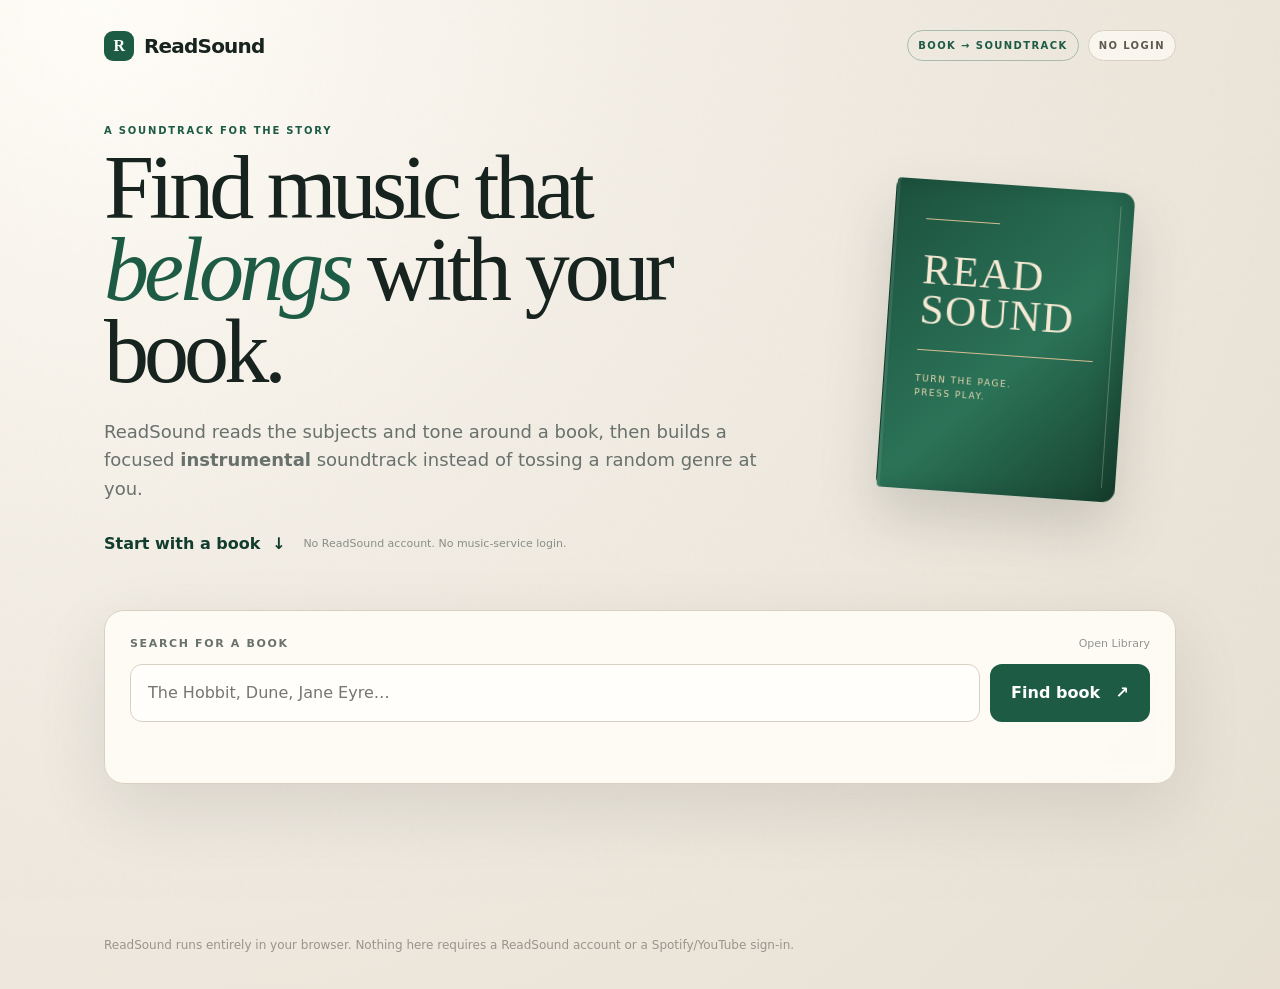
==== commit 5b69bb08: "Polish instrumental soundtrack and YouTube flow" ====
--- a/index.html
+++ b/index.html
@@ -3,10 +3,10 @@
 <head>
   <meta charset="utf-8">
   <meta name="viewport" content="width=device-width, initial-scale=1">
-  <meta name="description" content="ReadSound creates a reading soundtrack from a book's themes and opens it as a YouTube playlist without requiring a login.">
+  <meta name="description" content="ReadSound creates an instrumental reading soundtrack from a book's themes and opens the matching music on YouTube without requiring a login.">
   <meta name="theme-color" content="#173b2f">
   <title>ReadSound — Your book. Your soundtrack.</title>
-  <link rel="stylesheet" href="./styles.css?v=20260906a">
+  <link rel="stylesheet" href="./styles.css?v=20260906d">
 </head>
 <body>
   <div class="grain" aria-hidden="true"></div>
@@ -15,26 +15,21 @@
       <a class="brand" href="./" aria-label="ReadSound home"><span class="brand-mark">R</span>ReadSound</a>
       <div class="top-actions"><span class="badge">BOOK → SOUNDTRACK</span><span class="no-login-badge">NO LOGIN</span></div>
     </header>
-
     <section class="hero">
-      <div class="hero-copy"><p class="eyebrow">A soundtrack for the story</p><h1>Find music that<br><em>belongs</em> with your book.</h1><p class="lede">ReadSound reads the subjects and tone around a book, then builds a focused soundtrack instead of tossing a random genre at you.</p><div class="hero-actions"><a class="text-link" href="#search">Start with a book <span>↓</span></a><span class="hero-micro">No ReadSound account. No music-service login.</span></div></div>
+      <div class="hero-copy"><p class="eyebrow">A soundtrack for the story</p><h1>Find music that<br><em>belongs</em> with your book.</h1><p class="lede">ReadSound reads the subjects and tone around a book, then builds a focused <strong>instrumental</strong> soundtrack instead of tossing a random genre at you.</p><div class="hero-actions"><a class="text-link" href="#search">Start with a book <span>↓</span></a><span class="hero-micro">No ReadSound account. No music-service login.</span></div></div>
       <div class="book-hero" aria-label="Decorative book illustration" role="img"><div class="book-spine"></div><div class="book-cover"><div class="book-cover-line small"></div><div class="book-cover-title">READ<br>SOUND</div><div class="book-cover-line"></div><div class="book-cover-meta">TURN THE PAGE.<br>PRESS PLAY.</div></div></div>
     </section>
-
-    <section id="search" class="search-card">
-      <form id="search-form" autocomplete="off"><div class="search-label-row"><label for="book-search">Search for a book</label><span>Open Library</span></div><div class="search-row"><input id="book-search" name="q" type="search" placeholder="The Hobbit, Dune, Jane Eyre…" required><button type="submit">Find book <span>↗</span></button></div></form><div id="status" class="status" aria-live="polite"></div>
-    </section>
-
+    <section id="search" class="search-card"><form id="search-form" autocomplete="off"><div class="search-label-row"><label for="book-search">Search for a book</label><span>Open Library</span></div><div class="search-row"><input id="book-search" name="q" type="search" placeholder="The Hobbit, Dune, Jane Eyre…" required><button type="submit">Find book <span>↗</span></button></div></form><div id="status" class="status" aria-live="polite"></div></section>
     <section id="results" class="results" hidden><div class="section-head"><div><p class="eyebrow">Choose your edition</p><h2>Books</h2></div><span id="result-count" class="muted"></span></div><div id="book-grid" class="book-grid"></div></section>
-
     <section id="soundtrack" class="soundtrack" hidden>
-      <div class="section-head soundtrack-head"><div><p class="eyebrow">Your reading soundtrack</p><h2 id="selected-title">—</h2><p id="selected-meta" class="muted"></p></div><div class="soundtrack-actions"><button id="rebuild" class="ghost" type="button">Rebuild ↻</button><button id="youtube-export" class="youtube-export" type="button" disabled><span class="youtube-play">▶</span> Open YouTube playlist</button></div></div>
+      <div class="section-head soundtrack-head"><div><p class="eyebrow">Your instrumental reading soundtrack</p><h2 id="selected-title">—</h2><p id="selected-meta" class="muted"></p></div><div class="soundtrack-actions"><button id="rebuild" class="ghost" type="button">Rebuild ↻</button><button id="youtube-export" class="youtube-export" type="button" disabled><span class="youtube-play">▶</span> Open YouTube queue</button></div></div>
       <div class="export-status" id="export-status" aria-live="polite"></div><div class="mood-strip" id="mood-strip"></div>
-      <div class="player"><div class="now-art" id="now-art">♪</div><div class="now-info"><span class="now-label">NOW PREVIEWING</span><strong id="now-track">Choose a track</strong><span id="now-artist">30-second sample</span></div><div class="player-controls"><button id="prev" class="icon-btn" type="button" aria-label="Previous track">‹</button><button id="play" class="play-btn" type="button" aria-label="Play preview">▶</button><button id="next" class="icon-btn" type="button" aria-label="Next track">›</button></div></div>
-      <div class="track-heading"><span>Track</span><span>Why it fits</span><span></span></div><div id="tracks" class="tracks"></div><audio id="audio" preload="none"></audio><div id="playlist-result" class="playlist-result" hidden></div><p class="attribution">Book data and covers: Open Library. Music discovery and 30-second previews: iTunes Search. YouTube matching uses public search endpoints and opens a no-login YouTube queue.</p>
+      <div class="player"><div class="now-art" id="now-art">♪</div><div class="now-info"><span class="now-label">NOW PREVIEWING · INSTRUMENTAL</span><strong id="now-track">Choose a track</strong><span id="now-artist">30-second sample</span></div><div class="player-controls"><button id="prev" class="icon-btn" type="button" aria-label="Previous track">‹</button><button id="play" class="play-btn" type="button" aria-label="Play preview">▶</button><button id="next" class="icon-btn" type="button" aria-label="Next track">›</button></div></div>
+      <div class="track-heading"><span>Track</span><span>Why it fits</span><span></span></div><div id="tracks" class="tracks"></div><audio id="audio" preload="none"></audio><div id="playlist-result" class="playlist-result" hidden></div><p class="attribution">Book data and covers: Open Library. Music discovery and 30-second previews: iTunes Search. YouTube matching uses public search and does not require a visitor login.</p>
     </section>
   </main>
   <footer class="footer">ReadSound runs entirely in your browser. Nothing here requires a ReadSound account or a Spotify/YouTube sign-in.</footer>
-  <script src="./app.js?v=20260906b" defer></script>
+  <script src="./config.js?v=20260906b"></script>
+  <script src="./app.js?v=20260906d" defer></script>
 </body>
 </html>
